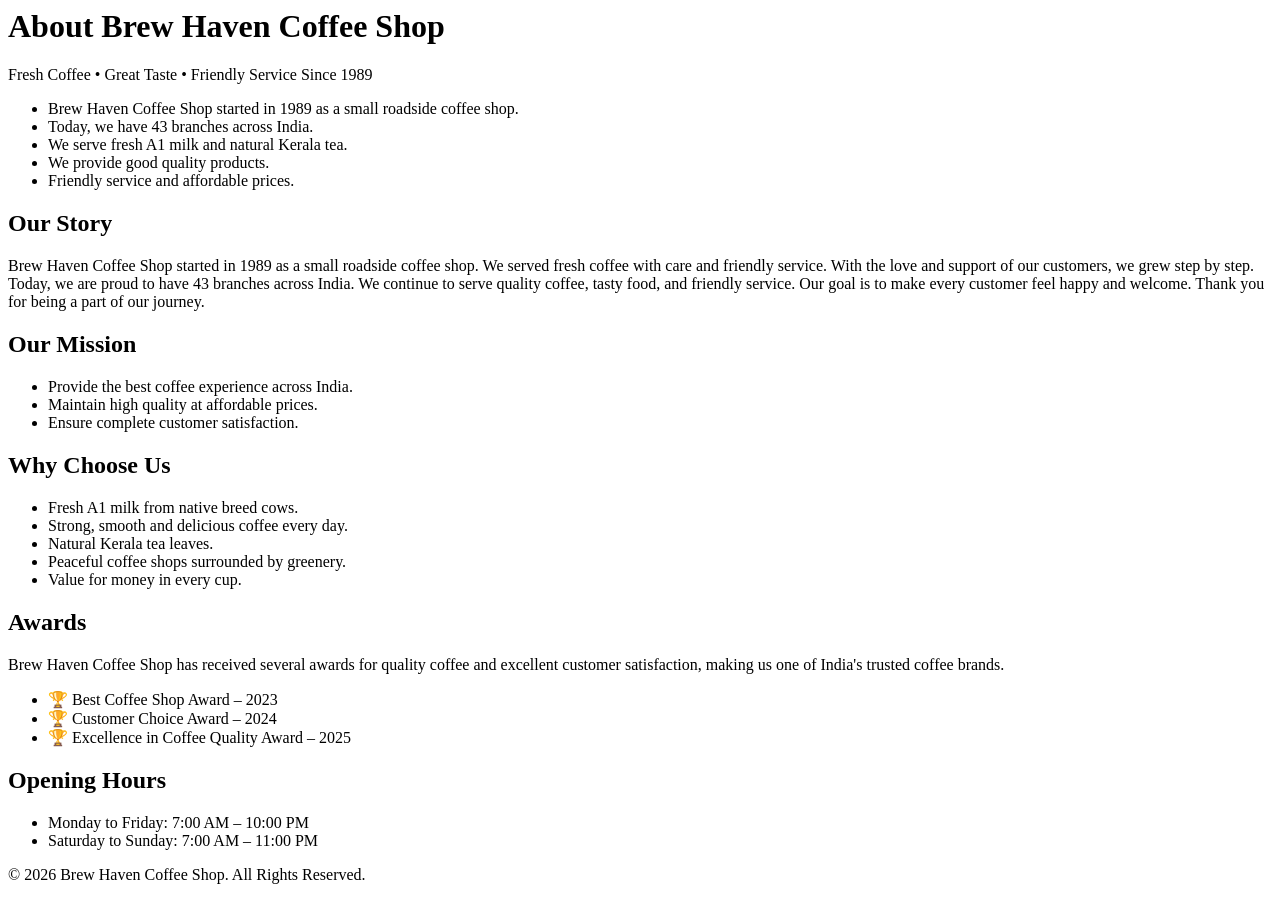
==== contact.html @ 999daf3c "Create contact.html for Brew Haven Coffee Shop Added content for Brew Haven Coffee Shop's contact pa" ====
<body>

    <div class="hero">
        <h1>About Brew Haven Coffee Shop</h1>
        <p>Fresh Coffee • Great Taste • Friendly Service Since 1989</p>
    </div>

    <section>
        <ul>
            <li>Brew Haven Coffee Shop started in 1989 as a small roadside coffee shop.</li>
            <li>Today, we have 43 branches across India.</li>
            <li>We serve fresh A1 milk and natural Kerala tea.</li>
            <li>We provide good quality products.</li>
            <li>Friendly service and affordable prices.</li>
        </ul>
    </section>

    <section>
        <h2>Our Story</h2>
        <p>
            Brew Haven Coffee Shop started in 1989 as a small roadside coffee shop.
            We served fresh coffee with care and friendly service.
            With the love and support of our customers, we grew step by step.
            Today, we are proud to have 43 branches across India.
            We continue to serve quality coffee, tasty food, and friendly service.
            Our goal is to make every customer feel happy and welcome.
            Thank you for being a part of our journey.
        </p>
    </section>

    <section>
        <h2>Our Mission</h2>
        <ul>
            <li>Provide the best coffee experience across India.</li>
            <li>Maintain high quality at affordable prices.</li>
            <li>Ensure complete customer satisfaction.</li>
        </ul>
    </section>

    <section>
        <h2>Why Choose Us</h2>
        <ul>
            <li>Fresh A1 milk from native breed cows.</li>
            <li>Strong, smooth and delicious coffee every day.</li>
            <li>Natural Kerala tea leaves.</li>
            <li>Peaceful coffee shops surrounded by greenery.</li>
            <li>Value for money in every cup.</li>
        </ul>
    </section>

    <section>
        <h2>Awards</h2>
        <p>
            Brew Haven Coffee Shop has received several awards for quality coffee and excellent customer satisfaction, making us one of India's trusted coffee brands.
        </p>
        <ul>
            <li>🏆 Best Coffee Shop Award – 2023</li>
            <li>🏆 Customer Choice Award – 2024</li>
            <li>🏆 Excellence in Coffee Quality Award – 2025</li>
        </ul>
    </section>

    <section>
        <h2>Opening Hours</h2>
        <ul>
            <li>Monday to Friday: 7:00 AM – 10:00 PM</li>
            <li>Saturday to Sunday: 7:00 AM – 11:00 PM</li>
        </ul>
    </section>

    <footer>
        <p>&copy; 2026 Brew Haven Coffee Shop. All Rights Reserved.</p>
    </footer>

    <script src="script.js"></script>

</body>
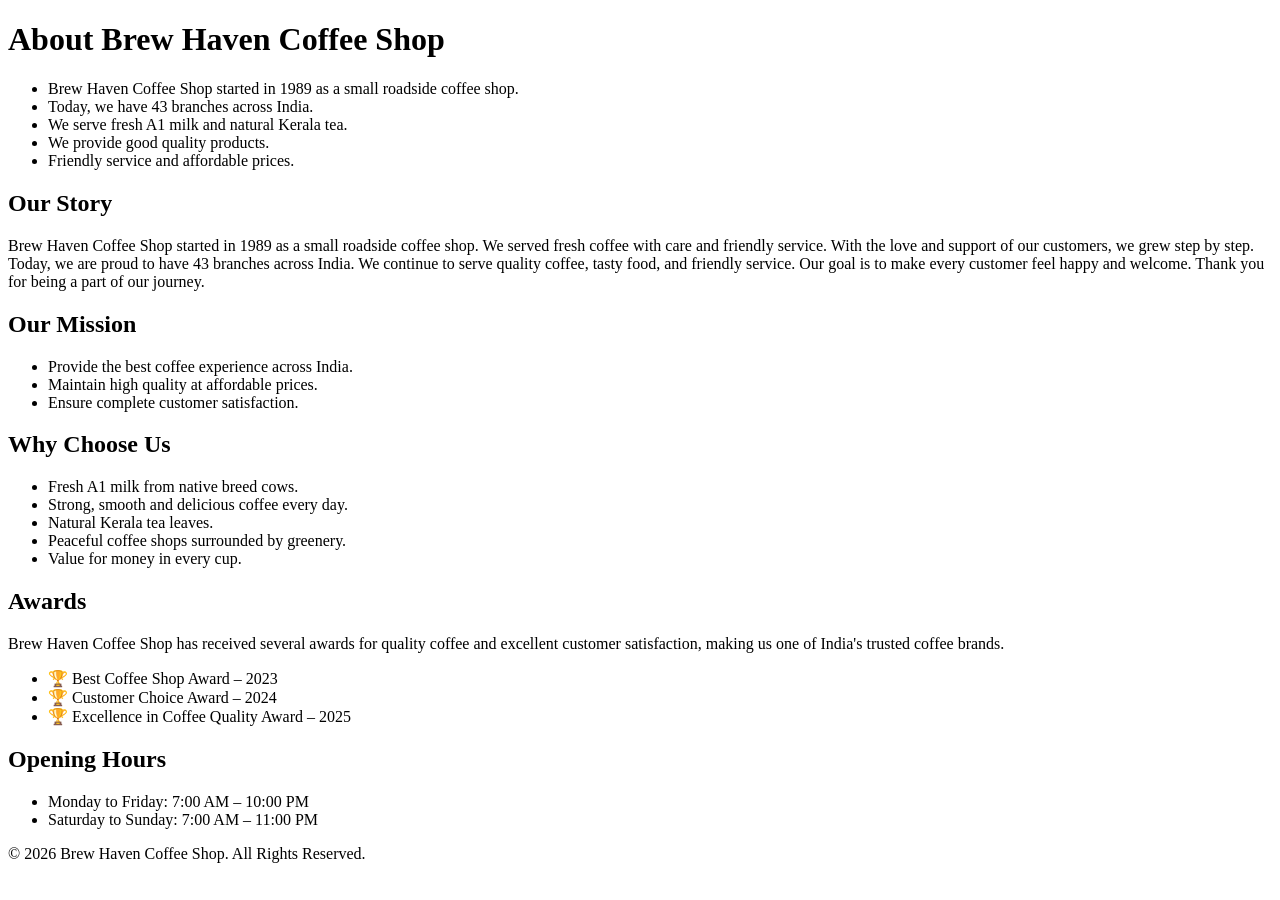
==== commit 868993b7: "Refactor content structure in contact.html Reformatted text for better readability and structure." ====
--- a/contact.html
+++ b/contact.html
@@ -1,9 +1,15 @@
+<!DOCTYPE html>
+<html lang="en">
+<head>
+    <meta charset="UTF-8">
+    <meta name="viewport" content="width=device-width, initial-scale=1.0">
+    <title>Brew Haven Coffee Shop</title>
+    <link rel="stylesheet" href="style.css">
+</head>
+
 <body>
 
-    <div class="hero">
-        <h1>About Brew Haven Coffee Shop</h1>
-        <p>Fresh Coffee • Great Taste • Friendly Service Since 1989</p>
-    </div>
+    <h1>About Brew Haven Coffee Shop</h1>
 
     <section>
         <ul>
@@ -51,8 +57,10 @@
     <section>
         <h2>Awards</h2>
         <p>
-            Brew Haven Coffee Shop has received several awards for quality coffee and excellent customer satisfaction, making us one of India's trusted coffee brands.
+            Brew Haven Coffee Shop has received several awards for quality coffee
+            and excellent customer satisfaction, making us one of India's trusted coffee brands.
         </p>
+
         <ul>
             <li>🏆 Best Coffee Shop Award – 2023</li>
             <li>🏆 Customer Choice Award – 2024</li>
@@ -75,3 +83,4 @@
     <script src="script.js"></script>
 
 </body>
+</html>
